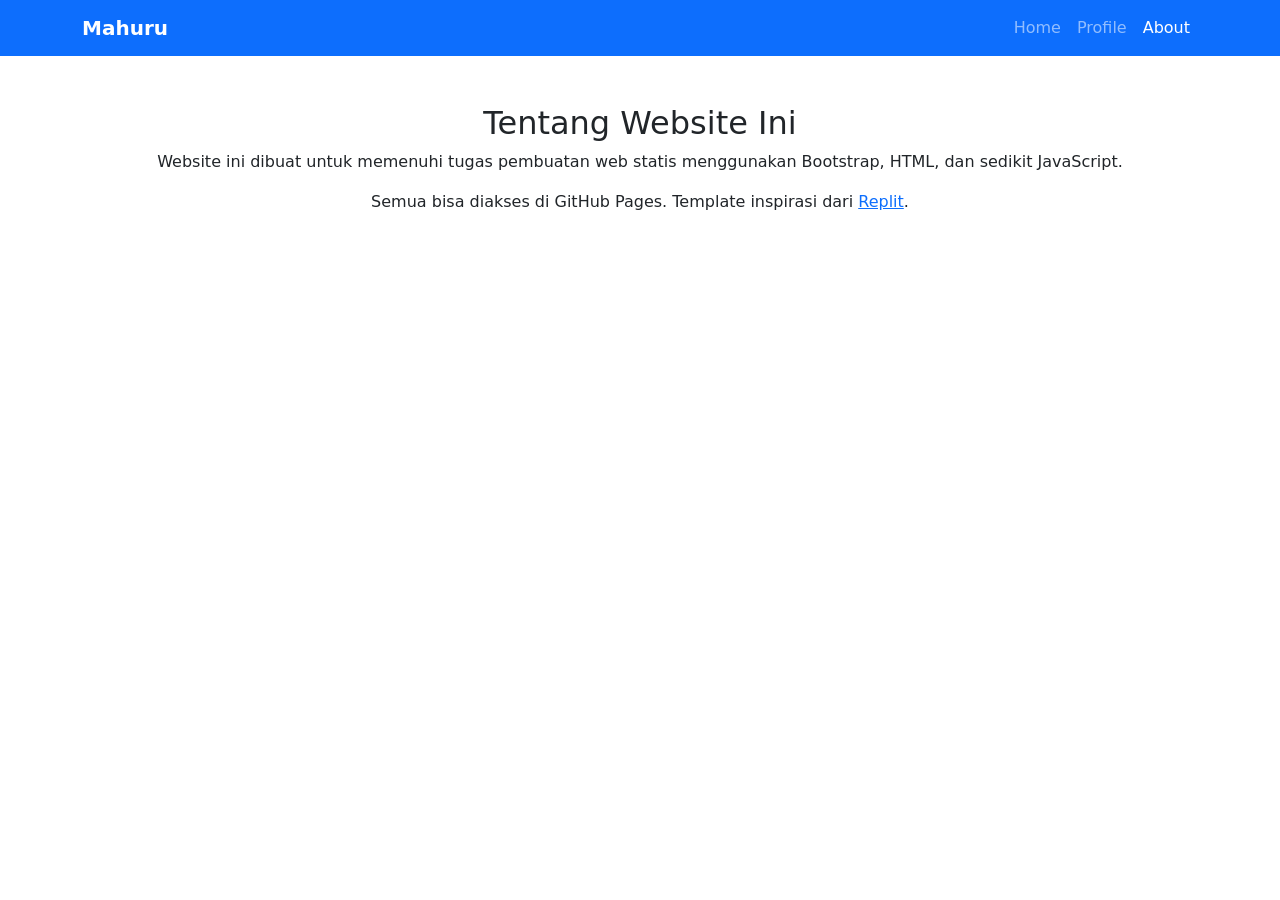
==== about.html @ fcdd800f "Create About page with navigation and content This file contains the HTML structure for the About pa" ====
<!DOCTYPE html>
<html lang="id">
<head>
  <meta charset="UTF-8">
  <title>Web Mahuru - About</title>
  <meta name="viewport" content="width=device-width, initial-scale=1">
  <link href="https://cdn.jsdelivr.net/npm/bootstrap@5.3.0/dist/css/bootstrap.min.css" rel="stylesheet">
  <link href="css/style.css" rel="stylesheet">
</head>
<body>
  <nav class="navbar navbar-expand-lg navbar-dark bg-primary">
    <div class="container">
      <a class="navbar-brand fw-bold" href="index.html">Mahuru</a>
      <button class="navbar-toggler" type="button" data-bs-toggle="collapse" data-bs-target="#navbarNav3">
        <span class="navbar-toggler-icon"></span>
      </button>
      <div class="collapse navbar-collapse" id="navbarNav3">
        <ul class="navbar-nav ms-auto">
          <li class="nav-item"><a class="nav-link" href="index.html">Home</a></li>
          <li class="nav-item"><a class="nav-link" href="profile.html">Profile</a></li>
          <li class="nav-item"><a class="nav-link active" href="about.html">About</a></li>
        </ul>
      </div>
    </div>
  </nav>
  <main class="container mt-5 text-center">
    <h2>Tentang Website Ini</h2>
    <p>Website ini dibuat untuk memenuhi tugas pembuatan web statis menggunakan Bootstrap, HTML, dan sedikit JavaScript.</p>
    <p>Semua bisa diakses di GitHub Pages. Template inspirasi dari <a href="https://replit.com">Replit</a>.</p>
  </main>
</body>
</html>
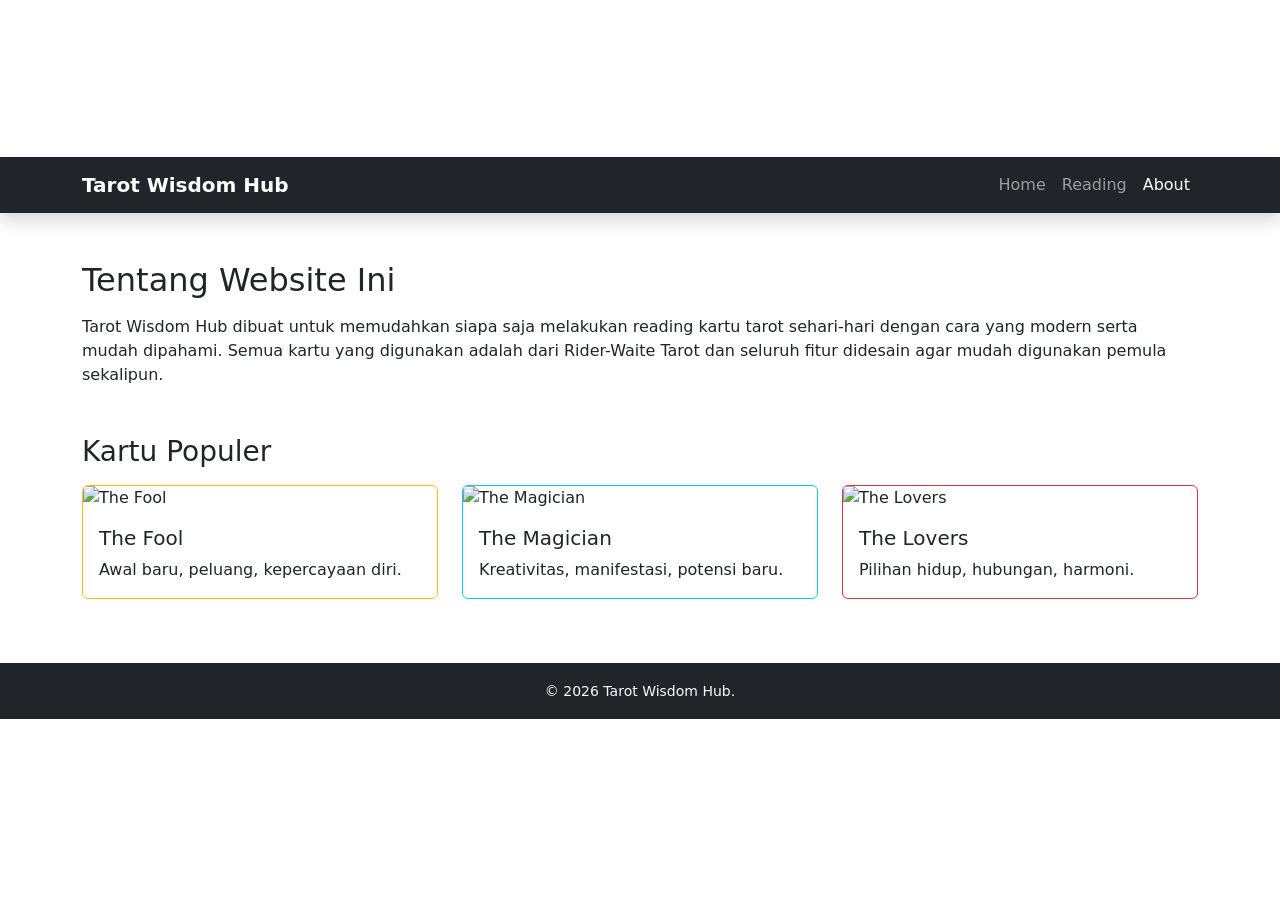
==== commit 8601d181: "Revise About page for Tarot Wisdom Hub branding Updated the title and navbar for better branding. En" ====
--- a/about.html
+++ b/about.html
@@ -2,31 +2,71 @@
 <html lang="id">
 <head>
   <meta charset="UTF-8">
-  <title>Web Mahuru - About</title>
+  <title>About - Tarot Wisdom Hub</title>
   <meta name="viewport" content="width=device-width, initial-scale=1">
   <link href="https://cdn.jsdelivr.net/npm/bootstrap@5.3.0/dist/css/bootstrap.min.css" rel="stylesheet">
-  <link href="css/style.css" rel="stylesheet">
+  <link rel="stylesheet" href="css/style.css">
 </head>
 <body>
-  <nav class="navbar navbar-expand-lg navbar-dark bg-primary">
+  <canvas id="star-canvas"></canvas>
+  <nav class="navbar navbar-expand-lg navbar-dark bg-dark shadow">
     <div class="container">
-      <a class="navbar-brand fw-bold" href="index.html">Mahuru</a>
-      <button class="navbar-toggler" type="button" data-bs-toggle="collapse" data-bs-target="#navbarNav3">
+      <a class="navbar-brand fw-bold" href="index.html">Tarot Wisdom Hub</a>
+      <button class="navbar-toggler" type="button" data-bs-toggle="collapse" data-bs-target="#navb3">
         <span class="navbar-toggler-icon"></span>
       </button>
-      <div class="collapse navbar-collapse" id="navbarNav3">
+      <div class="collapse navbar-collapse" id="navb3">
         <ul class="navbar-nav ms-auto">
-          <li class="nav-item"><a class="nav-link" href="index.html">Home</a></li>
-          <li class="nav-item"><a class="nav-link" href="profile.html">Profile</a></li>
-          <li class="nav-item"><a class="nav-link active" href="about.html">About</a></li>
+          <li class="nav-item"><a href="index.html" class="nav-link">Home</a></li>
+          <li class="nav-item"><a href="reading.html" class="nav-link">Reading</a></li>
+          <li class="nav-item"><a href="about.html" class="nav-link active">About</a></li>
         </ul>
       </div>
     </div>
   </nav>
-  <main class="container mt-5 text-center">
-    <h2>Tentang Website Ini</h2>
-    <p>Website ini dibuat untuk memenuhi tugas pembuatan web statis menggunakan Bootstrap, HTML, dan sedikit JavaScript.</p>
-    <p>Semua bisa diakses di GitHub Pages. Template inspirasi dari <a href="https://replit.com">Replit</a>.</p>
+  <main class="container py-5">
+    <section class="mb-5">
+      <h2 class="fancy-title mb-3">Tentang Website Ini</h2>
+      <p>
+        Tarot Wisdom Hub dibuat untuk memudahkan siapa saja melakukan reading kartu tarot sehari-hari dengan cara yang modern serta mudah dipahami. Semua kartu yang digunakan adalah dari Rider-Waite Tarot dan seluruh fitur didesain agar mudah digunakan pemula sekalipun.
+      </p>
+    </section>
+    <section>
+      <h3 class="mb-3">Kartu Populer</h3>
+      <div class="row">
+        <div class="col-sm-4 mb-3">
+          <div class="card border-warning h-100">
+            <img src="https://upload.wikimedia.org/wikipedia/commons/thumb/9/90/RWS_Tarot_00_Fool.jpg/200px-RWS_Tarot_00_Fool.jpg" class="card-img-top" alt="The Fool">
+            <div class="card-body">
+              <h5 class="card-title">The Fool</h5>
+              <p class="card-text">Awal baru, peluang, kepercayaan diri.</p>
+            </div>
+          </div>
+        </div>
+        <div class="col-sm-4 mb-3">
+          <div class="card border-info h-100">
+            <img src="https://upload.wikimedia.org/wikipedia/commons/thumb/3/3c/RWS_Tarot_01_Magician.jpg/200px-RWS_Tarot_01_Magician.jpg" class="card-img-top" alt="The Magician">
+            <div class="card-body">
+              <h5 class="card-title">The Magician</h5>
+              <p class="card-text">Kreativitas, manifestasi, potensi baru.</p>
+            </div>
+          </div>
+        </div>
+        <div class="col-sm-4 mb-3">
+          <div class="card border-danger h-100">
+            <img src="https://upload.wikimedia.org/wikipedia/commons/0/0a/RWS_Tarot_06_Lovers.jpg" class="card-img-top" alt="The Lovers">
+            <div class="card-body">
+              <h5 class="card-title">The Lovers</h5>
+              <p class="card-text">Pilihan hidup, hubungan, harmoni.</p>
+            </div>
+          </div>
+        </div>
+      </div>
+    </section>
   </main>
+  <footer class="footer text-center py-3 text-light bg-dark">
+    <small>&copy; 2026 Tarot Wisdom Hub.</small>
+  </footer>
+  <script src="js/script.js"></script>
 </body>
 </html>
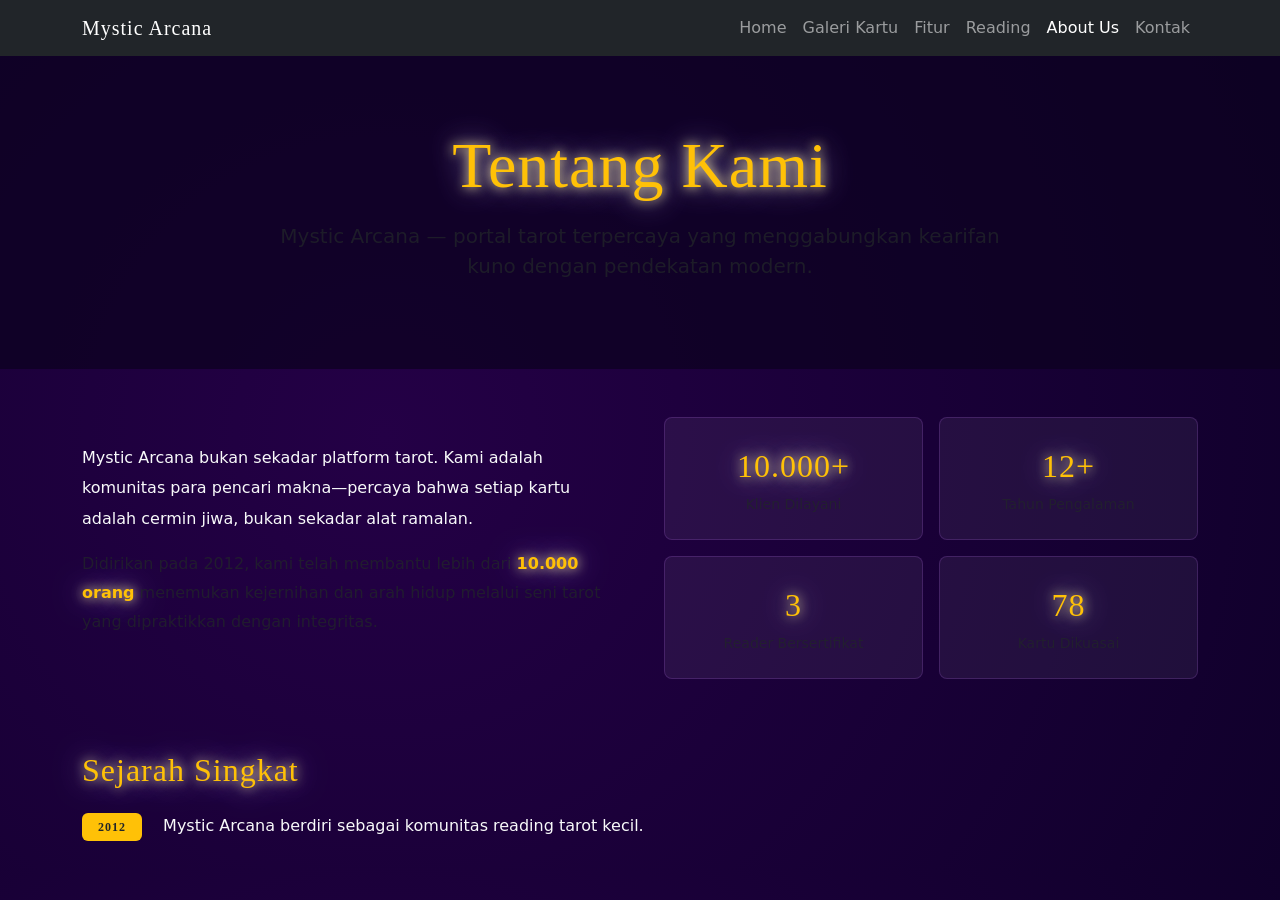
==== commit f5193cc4: "Revise About page for Mystic Arcana branding Updated the title and content to reflect the new brandi" ====
--- a/about.html
+++ b/about.html
@@ -2,71 +2,93 @@
 <html lang="id">
 <head>
   <meta charset="UTF-8">
-  <title>About - Tarot Wisdom Hub</title>
+  <title>Tentang Kami - Mystic Arcana</title>
   <meta name="viewport" content="width=device-width, initial-scale=1">
+  <!-- Bootstrap 5 CDN -->
   <link href="https://cdn.jsdelivr.net/npm/bootstrap@5.3.0/dist/css/bootstrap.min.css" rel="stylesheet">
-  <link rel="stylesheet" href="css/style.css">
+  <style>
+    body { background: radial-gradient(circle at 30% 50%, #240046, #10002b); color: #fff; }
+    .display-font { font-family: 'Cinzel',serif; letter-spacing: 1px;}
+    .card, .rounded-3 { background: rgba(255,255,255,0.06)!important; border: 1px solid rgba(199,125,255,0.18)!important; }
+    .text-warning { text-shadow: 0 0 12px #fff1a7, 0 0 30px #9e95df;}
+  </style>
 </head>
 <body>
-  <canvas id="star-canvas"></canvas>
-  <nav class="navbar navbar-expand-lg navbar-dark bg-dark shadow">
+  <!-- Navbar -->
+  <nav class="navbar navbar-expand-lg navbar-dark bg-dark sticky-top">
     <div class="container">
-      <a class="navbar-brand fw-bold" href="index.html">Tarot Wisdom Hub</a>
-      <button class="navbar-toggler" type="button" data-bs-toggle="collapse" data-bs-target="#navb3">
+      <a class="navbar-brand display-font" href="index.html">Mystic Arcana</a>
+      <button class="navbar-toggler" type="button" data-bs-toggle="collapse" data-bs-target="#navbarNav">
         <span class="navbar-toggler-icon"></span>
       </button>
-      <div class="collapse navbar-collapse" id="navb3">
-        <ul class="navbar-nav ms-auto">
+      <div class="collapse navbar-collapse" id="navbarNav">
+        <ul class="navbar-nav ms-auto align-items-lg-center">
           <li class="nav-item"><a href="index.html" class="nav-link">Home</a></li>
-          <li class="nav-item"><a href="reading.html" class="nav-link">Reading</a></li>
-          <li class="nav-item"><a href="about.html" class="nav-link active">About</a></li>
+          <li class="nav-item"><a href="cards.html" class="nav-link">Galeri Kartu</a></li>
+          <li class="nav-item"><a href="features.html" class="nav-link">Fitur</a></li>
+          <li class="nav-item"><a href="profile.html" class="nav-link">Reading</a></li>
+          <li class="nav-item"><a href="about.html" class="nav-link active">About Us</a></li>
+          <li class="nav-item"><a href="contact.html" class="nav-link">Kontak</a></li>
         </ul>
       </div>
     </div>
   </nav>
-  <main class="container py-5">
-    <section class="mb-5">
-      <h2 class="fancy-title mb-3">Tentang Website Ini</h2>
-      <p>
-        Tarot Wisdom Hub dibuat untuk memudahkan siapa saja melakukan reading kartu tarot sehari-hari dengan cara yang modern serta mudah dipahami. Semua kartu yang digunakan adalah dari Rider-Waite Tarot dan seluruh fitur didesain agar mudah digunakan pemula sekalipun.
-      </p>
-    </section>
-    <section>
-      <h3 class="mb-3">Kartu Populer</h3>
-      <div class="row">
-        <div class="col-sm-4 mb-3">
-          <div class="card border-warning h-100">
-            <img src="https://upload.wikimedia.org/wikipedia/commons/thumb/9/90/RWS_Tarot_00_Fool.jpg/200px-RWS_Tarot_00_Fool.jpg" class="card-img-top" alt="The Fool">
-            <div class="card-body">
-              <h5 class="card-title">The Fool</h5>
-              <p class="card-text">Awal baru, peluang, kepercayaan diri.</p>
+
+  <!-- Header -->
+  <header class="py-5 text-center" style="background: rgba(13,2,33,0.75)">
+    <div class="container py-4">
+      <h1 class="display-3 display-font mb-3 text-warning">Tentang Kami</h1>
+      <p class="lead col-md-8 mx-auto text-muted">Mystic Arcana — portal tarot terpercaya yang menggabungkan kearifan kuno dengan pendekatan modern.</p>
+    </div>
+  </header>
+
+  <!-- Kami dan Statistik -->
+  <section class="py-5">
+    <div class="container">
+      <div class="row align-items-center g-5">
+        <div class="col-md-6">
+          <p class="text-light" style="line-height:1.9">Mystic Arcana bukan sekadar platform tarot. Kami adalah komunitas para pencari makna—percaya bahwa setiap kartu adalah cermin jiwa, bukan sekadar alat ramalan.</p>
+          <p class="text-muted" style="line-height:1.8">Didirikan pada 2012, kami telah membantu lebih dari <strong class="text-warning">10.000 orang</strong> menemukan kejernihan dan arah hidup melalui seni tarot yang dipraktikkan dengan integritas.</p>
+        </div>
+        <div class="col-md-6">
+          <div class="row g-3">
+            <div class="col-6">
+              <div class="p-4 text-center rounded-3">
+                <div class="display-font text-warning mb-1" style="font-size:2rem">10.000+</div>
+                <div class="text-muted small">Klien Dilayani</div>
+              </div>
             </div>
-          </div>
-        </div>
-        <div class="col-sm-4 mb-3">
-          <div class="card border-info h-100">
-            <img src="https://upload.wikimedia.org/wikipedia/commons/thumb/3/3c/RWS_Tarot_01_Magician.jpg/200px-RWS_Tarot_01_Magician.jpg" class="card-img-top" alt="The Magician">
-            <div class="card-body">
-              <h5 class="card-title">The Magician</h5>
-              <p class="card-text">Kreativitas, manifestasi, potensi baru.</p>
+            <div class="col-6">
+              <div class="p-4 text-center rounded-3">
+                <div class="display-font text-warning mb-1" style="font-size:2rem">12+</div>
+                <div class="text-muted small">Tahun Pengalaman</div>
+              </div>
             </div>
-          </div>
-        </div>
-        <div class="col-sm-4 mb-3">
-          <div class="card border-danger h-100">
-            <img src="https://upload.wikimedia.org/wikipedia/commons/0/0a/RWS_Tarot_06_Lovers.jpg" class="card-img-top" alt="The Lovers">
-            <div class="card-body">
-              <h5 class="card-title">The Lovers</h5>
-              <p class="card-text">Pilihan hidup, hubungan, harmoni.</p>
+            <div class="col-6">
+              <div class="p-4 text-center rounded-3">
+                <div class="display-font text-warning mb-1" style="font-size:2rem">3</div>
+                <div class="text-muted small">Reader Bersertifikat</div>
+              </div>
+            </div>
+            <div class="col-6">
+              <div class="p-4 text-center rounded-3">
+                <div class="display-font text-warning mb-1" style="font-size:2rem">78</div>
+                <div class="text-muted small">Kartu Dikuasai</div>
+              </div>
             </div>
           </div>
         </div>
       </div>
-    </section>
-  </main>
-  <footer class="footer text-center py-3 text-light bg-dark">
-    <small>&copy; 2026 Tarot Wisdom Hub.</small>
-  </footer>
-  <script src="js/script.js"></script>
-</body>
-</html>
+    </div>
+  </section>
+  
+  <!-- Sejarah Singkat -->
+  <section class="py-4">
+    <div class="container">
+      <h2 class="display-font text-warning mb-4">Sejarah Singkat</h2>
+      <div class="mb-1">
+        <span class="badge bg-warning text-dark display-font px-3 py-2">2012</span>
+        <span class="ms-3 text-light">Mystic Arcana berdiri sebagai komunitas reading tarot kecil.</span>
+      </div>
+      <div class="mb-1
+
